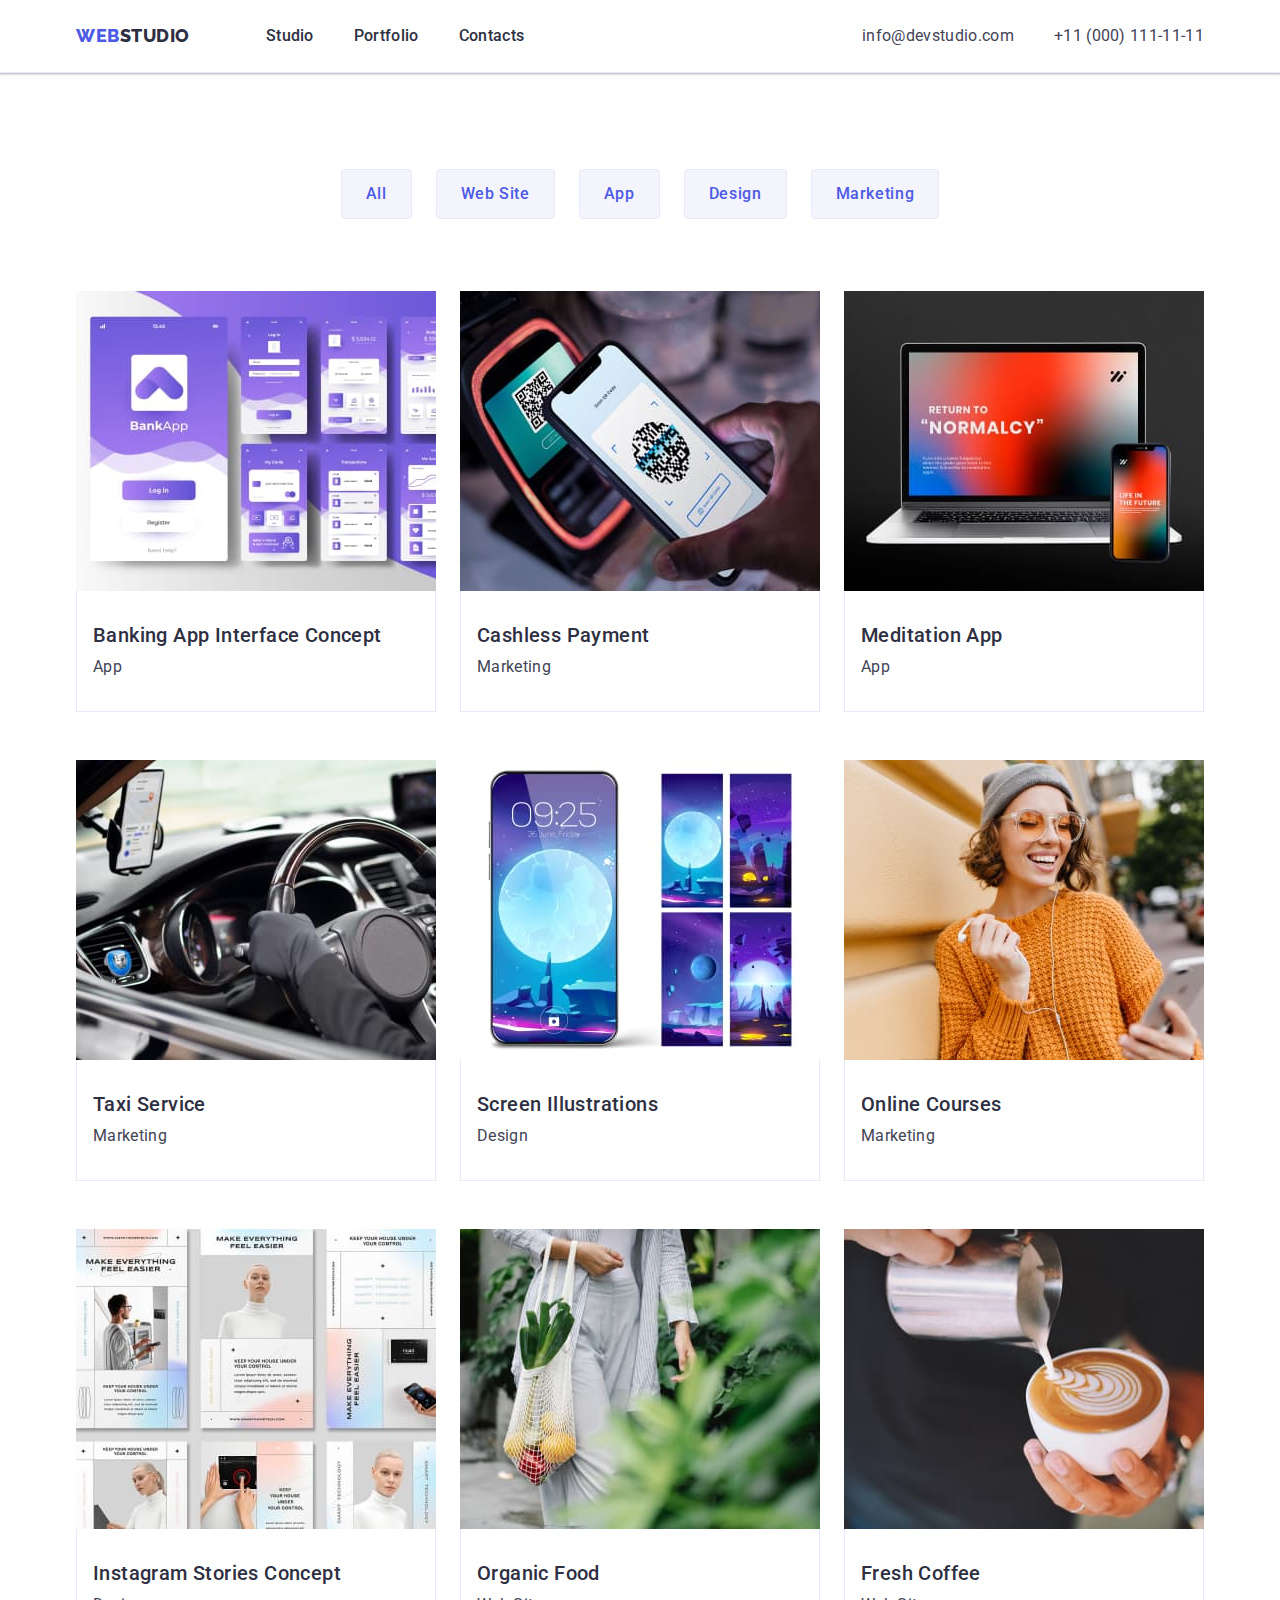
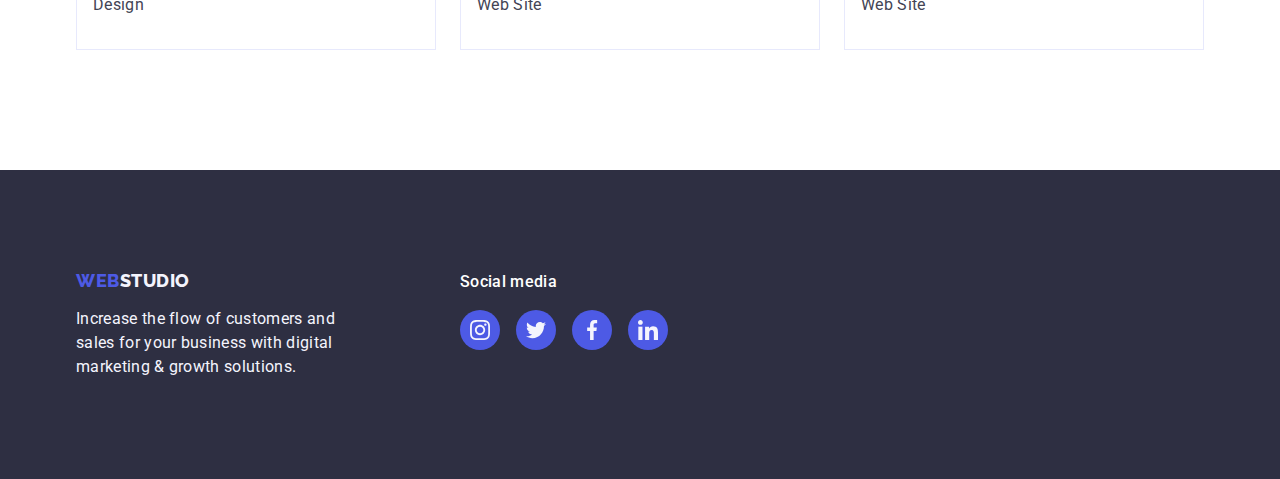
==== portfolio.html @ 55efb6e8 "Initial commit" ====
<!DOCTYPE html>
<html lang="en">
  <head>
    <meta charset="UTF-8" />
    <meta http-equiv="X-UA-Compatible" content="IE=edge" />
    <meta name="viewport" content="width=device-width, initial-scale=1.0" />
    <title>Портфоліо</title>
    <link rel="preconnect" href="https://fonts.googleapis.com" />
    <link rel="preconnect" href="https://fonts.gstatic.com" crossorigin />
    <link
      href="https://fonts.googleapis.com/css2?family=Raleway:wght@800&family=Roboto:wght@400;500;700;900&display=swap"
      rel="stylesheet"
    />
    <link
      rel="stylesheet"
      href="https://cdn.jsdelivr.net/npm/modern-normalize@1.1.0/modern-normalize.min.css"
    />
    <link rel="stylesheet" href="./css/styles.css" />
  </head>
  <body>
    <!-- HEADER -->
    <header class="top-line">
      <div class="container top-line-container">
        <nav class="navigation">
          <a class="link logo-space logo logo-one" href="./index.html"
            >Web<span class="logo logo-two">Studio</span></a
          >
          <ul class="menu list">
            <li class="menu-item">
              <a class="menu-link link" href="./index.html">Studio</a>
            </li>
            <li class="menu-item">
              <a class="menu-link link" href="./portfolio.html">Portfolio</a>
            </li>
            <li class="menu-item">
              <a class="menu-link link" href="">Contacts</a>
            </li>
          </ul>
        </nav>
        <address class="contact">
          <ul class="address-list contact-space">
            <li class="contact-list">
              <a class="contact-item link" href="mailto:info@devstudio.com"
                >info@devstudio.com</a
              >
            </li>
            <li class="contact-list">
              <a class="contact-item link" href="tel:+110001111111"
                >+11 (000) 111-11-11</a
              >
            </li>
          </ul>
        </address>
      </div>
    </header>
    <main>
      <!--BUTTONS-->
      <section class="buttons-imgs">
        <div class="container">
          <h1 class="hidden">Offer</h1>
          <ul class="list btn-list">
            <li>
              <button class="modal-btns text-btns" type="button">All</button>
            </li>
            <li>
              <button class="modal-btns text-btns" type="button">
                Web Site
              </button>
            </li>
            <li>
              <button class="modal-btns text-btns" type="button">App</button>
            </li>
            <li>
              <button class="modal-btns text-btns" type="button">Design</button>
            </li>
            <li>
              <button class="modal-btns text-btns" type="button">
                Marketing
              </button>
            </li>
          </ul>

          <ul class="card-list offer-list">
            <!-- ROW ONE -->
            <li class="project-card">
              <a class="link project-card-link" href=""
                ><img
                  src="./images/row-one/banking-app.jpg"
                  width="360"
                  height="300"
                  alt="Different Interface Concepts"
                />
                <div class="offer-card">
                  <h2 class="name-title">Banking App Interface Concept</h2>
                  <p class="text">App</p>
                </div>
              </a>
            </li>

            <li class="project-card">
              <a class="link project-card-link" href=""
                ><img
                  src="./images/row-one/chashless-payments.jpg"
                  width="360"
                  height="300"
                  alt="Paying by phone"
                />
                <div class="offer-card">
                  <h2 class="name-title">Cashless Payment</h2>
                  <p class="text">Marketing</p>
                </div>
              </a>
            </li>

            <li class="project-card">
              <a class="link project-card-link" href="">
                <img
                  src="./images/row-one/meditation-app.jpg"
                  width="360"
                  height="300"
                  alt="Laptop and phone"
                />
                <div class="offer-card">
                  <h2 class="name-title">Meditation App</h2>
                  <p class="text">App</p>
                </div>
              </a>
            </li>
            <!-- ROW TWO -->

            <li class="project-card">
              <a class="link project-card-link" href="">
                <img
                  src="./images/row-two/taxi-service.jpg"
                  width="360"
                  height="300"
                  alt="Taxi car"
                />
                <div class="offer-card">
                  <h2 class="name-title">Taxi Service</h2>
                  <p class="text">Marketing</p>
                </div></a
              >
            </li>

            <li class="project-card">
              <a class="link project-card-link" href=""
                ><img
                  src="./images/row-two/screen-il.jpg"
                  width="360"
                  height="300"
                  alt="Phone Screen illustrations"
                />
                <div class="offer-card">
                  <h2 class="name-title">Screen Illustrations</h2>
                  <p class="text">Design</p>
                </div></a
              >
            </li>

            <li class="project-card">
              <a class="link project-card-link" href="">
                <img
                  src="./images/row-two/online-courses.jpg"
                  width="360"
                  height="300"
                  alt="Young woman using phone app"
                />
                <div class="offer-card">
                  <h2 class="name-title">Online Courses</h2>
                  <p class="text">Marketing</p>
                </div>
              </a>
            </li>
            <!-- ROW THREE -->
            <li class="project-card">
              <a class="link project-card-link" href=""
                ><img
                  src="./images/row-three/insta-stories.jpg"
                  width="360"
                  height="300"
                  alt="Instagram Stories Concept"
                />
                <div class="offer-card">
                  <h2 class="name-title">Instagram Stories Concept</h2>
                  <p class="text">Design</p>
                </div>
              </a>
            </li>

            <li class="project-card">
              <a class="link project-card-link" href=""
                ><img
                  src="./images/row-three/organic-food.jpg"
                  width="360"
                  height="300"
                  alt="Woman holding organic food in bag"
                />
                <div class="offer-card">
                  <h2 class="name-title">Organic Food</h2>
                  <p class="text">Web Site</p>
                </div>
              </a>
            </li>

            <li class="project-card">
              <a class="link project-card-link" href=""
                ><img
                  src="./images/row-three/fresh-cofee.jpg"
                  width="360"
                  height="300"
                  alt="Capuccino"
                />
                <div class="offer-card">
                  <h2 class="name-title">Fresh Coffee</h2>
                  <p class="text">Web Site</p>
                </div>
              </a>
            </li>
          </ul>
        </div>
      </section>
    </main>
    <!-- FOOTER -->
    <footer class="last-section">
      <div class="container-footer">
        <div class="logo-block">
          <a class="link logo logo-one logo-space-footer" href="./index.html"
            >Web<span class="logo logo-three">Studio</span></a
          >
          <p class="text text-color-white">
            Increase the flow of customers and sales for your business with
            digital marketing & growth solutions.
          </p>
        </div>
        <div class="social-container">
          <p class="social-text">Social media</p>
          <ul class="social-list-footer list">
            <li class="social-list-item-footer">
              <a
                href="https://www.instagram.com/"
                class="social-list-link-footer"
                target="_blank"
                rel="noopener noreferrer"
              >
                <svg class="social-list-icon" width="20" height="20">
                  <use href="./images/icons.svg#icon-instagram"></use>
                </svg>
              </a>
            </li>
            <li class="social-list-item-footer">
              <a
                href="https://twitter.com/"
                class="social-list-link-footer"
                target="_blank"
                rel="noopener noreferrer"
              >
                <svg class="social-list-icon" width="20" height="20">
                  <use href="./images/icons.svg#icon-twitter"></use>
                </svg>
              </a>
            </li>
            <li class="social-list-item-footer">
              <a
                href="https://www.facebook.com/"
                class="social-list-link-footer"
                target="_blank"
                rel="noopener noreferrer"
              >
                <svg class="social-list-icon" width="20" height="20">
                  <use href="./images/icons.svg#icon-facebook"></use>
                </svg>
              </a>
            </li>
            <li class="social-list-item-footer">
              <a
                href="https://www.linkedin.com/"
                class="social-list-link-footer"
                target="_blank"
                rel="noopener noreferrer"
              >
                <svg class="social-list-icon" width="20" height="20">
                  <use href="./images/icons.svg#icon-linkedin"></use>
                </svg>
              </a>
            </li>
          </ul>
        </div>
      </div>
    </footer>
  </body>
</html>
---- css/styles.css ----
:root {
  --main-color: #2e2f42;
  --text-color: #434455;
  --accent-color: #404bbf;
}
h1,
h2,
h3,
h4,
p {
  margin-top: 0;
  margin-bottom: 0;
}
ul,
ol {
  margin-top: 0;
  margin-bottom: 0;
  padding-left: 0;
}
img {
  display: block;
}
.list {
  list-style: none;
}
.link {
  text-decoration: none;
}
button {
  font-family: "Roboto", sans-serif;
  font-weight: 500;
  cursor: pointer;
}
.container {
  width: 1158px;
  margin-left: auto;
  margin-right: auto;
  padding-left: 15px;
  padding-right: 15px;
}

body {
  font-family: "Roboto", sans-serif;
  background-color: #ffffff;
  color: #434455;
}

/*====================== COMPONENTS =========*/
.logo {
  font-family: "Raleway", sans-serif;
  font-weight: 800;
  font-size: 18px;
  line-height: 1.17;
  display: inline-block;
  letter-spacing: 0.03em;
  text-transform: uppercase;
}

.logo-one {
  color: #4d5ae5;
}
.logo-two {
  color: var(--main-color);
}

.logo-three {
  color: #f4f4fd;
}

.logo-space {
  margin-right: 76px;
}

.logo-space-footer {
  margin-bottom: 16px;
}

.section-title {
  font-weight: 700;
  font-size: 36px;
  line-height: 1.11;
  letter-spacing: 0.02em;
  text-align: center;
  text-transform: capitalize;
  color: var(--main-color);
  margin-bottom: 72px;
}
.name-title {
  font-weight: 500;
  font-size: 20px;
  line-height: 1.2;
  letter-spacing: 0.02em;
  color: var(--main-color);
  margin-bottom: 8px;
}
.name-title-center {
  text-align: center;
}
.text {
  font-weight: 400;
  font-size: 16px;
  line-height: 1.5;
  letter-spacing: 0.02em;
  color: var(--text-color);
}
.text-placement-center {
  text-align: center;
}

.hidden {
  display: none;
}
/*====================== /COMPONENTS =========*/

/*====================== HEADER =========*/
.top-line {
  background-color: #ffffff;
  border-bottom: 1px solid #e7e9fc;
  box-shadow: 0px 2px 1px rgba(46, 47, 66, 0.08),
    0px 1px 1px rgba(46, 47, 66, 0.16), 0px 1px 6px rgba(46, 47, 66, 0.08);
}

.top-line-container {
  display: flex;
  align-items: center;
  justify-content: space-between;
  padding-left: 15px;
  padding-right: 15px;
}

.navigation {
  display: flex;
  align-items: center;
}

.menu {
  display: flex;
  align-items: center;
}

.menu-item:not(:last-child) {
  margin-right: 40px;
}

.menu-link {
  font-weight: 500;
  font-size: 16px;
  line-height: 1.5;
  letter-spacing: 0.02em;
  color: var(--main-color);
  padding-top: 24px;
  padding-bottom: 24px;
  display: block;
}
.menu-link:hover,
.menu-link:focus {
  color: var(--accent-color);
}

.contact {
  font-style: normal;
  margin-left: auto;
}

.address-list {
  display: flex;
  list-style: none;
}

.contact-item {
  font-style: normal;
  font-weight: 400;
  font-size: 16px;
  line-height: 1.5;
  letter-spacing: 0.02em;
  color: var(--text-color);
}
.contact-item:hover,
.contact-item:focus {
  color: var(--accent-color);
}

.contact-space {
  gap: 40px;
}

/*====================== /HEADER =========*/

/*====================== HERO =========*/
.title {
  font-weight: 700;
  font-size: 56px;
  line-height: 1.07;
  text-align: center;
  letter-spacing: 0.02em;
  color: #ffffff;
  max-width: 496px;
  margin-bottom: 48px;
  margin-right: auto;
  margin-left: auto;
}

.modal-btn {
  display: block;
  margin-right: auto;
  margin-left: auto;
  font-size: 16px;
  line-height: 1.5;
  letter-spacing: 0.04em;
  color: #ffffff;
  background-color: #4d5ae5;
  border-radius: 4px;
  max-width: 496px;
  min-width: 169px;
  height: 56px;
  border: none;
}

.modal-btn:hover,
.modal-btn:focus {
  background-color: var(--accent-color);
}

.hero {
  background-color: #2e2f42;
  padding-top: 188px;
  padding-bottom: 188px;
  background-image: linear-gradient(
      rgba(46, 47, 66, 0.7),
      rgba(46, 47, 66, 0.7)
    ),
    url(../images/hero/background-hero.jpg);
  background-repeat: no-repeat;
  background-position: center center;
  background-size: cover;
  max-width: 1440px;
  margin-left: auto;
  margin-right: auto;
}

.hero-container {
  display: block;
  align-items: center;
}

/*====================== /HERO =========*/

/*===================== IDEA=============*/

.idea-container {
  align-items: center;
  padding-top: 120px;
  padding-bottom: 120px;
}
.idea-list {
  list-style: none;
  display: flex;
  gap: 24px;
}
.idea-item {
  flex-basis: calc((100% - 72px) / 4);
}

.rectangle {
  width: 264px;
  height: 112px;
  left: 0px;
  top: 0px;
  background: #f4f4fd;
  border-radius: 4px;
  display: flex;
  justify-content: center;
  align-items: center;
  margin-bottom: 8px;
}
/*===================== /IDEA=============*/

/*================ WHAT R WE DOING=======*/

.third-container {
  padding-bottom: 120px;
}
.third-list {
  list-style: none;
  display: flex;
  gap: 24px;
}

.img-list {
  flex-basis: calc((100% - 48px) / 3);
}

/*================ /WHAT R WE DOING=======*/
/*================TEAM=================*/
.team {
  background: #f4f4fd;
  padding-top: 120px;
  padding-bottom: 120px;
}

.card {
  background-color: #ffffff;
  padding-top: 32px;
  padding-bottom: 32px;
  padding-right: 0;
  padding-left: 0;
}

.employees-list {
  display: flex;
  flex-wrap: wrap;
  gap: 24px;
}

.employee-card {
  box-shadow: 0px 1px 6px rgba(46, 47, 66, 0.08),
    0px 1px 1px rgba(46, 47, 66, 0.16), 0px 2px 1px rgba(46, 47, 66, 0.08);
  border-radius: 0px 0px 4px 4px;
}

.employee-card {
  flex-basis: calc((100% - 72px) / 4);
}

.social-list {
  display: flex;
  justify-content: center;
  gap: 24px;
  margin-top: 8px;
}

.social-list-link {
  display: flex;
  justify-content: center;
  align-items: center;
  width: 40px;
  height: 40px;
  border-radius: 50%;
  background-color: #4d5ae5;
}

.social-list-link:hover,
.social-list-link:focus {
  background-color: #404bbf;
}

/*================/TEAM=================*/
/*============== CUSTOMERS=============*/

.customers-container {
  padding-top: 120px;
  padding-bottom: 120px;
}

.customer-title {
  line-height: 1.1;
}

.clients-list {
  width: calc((100% - 120px) / 6);
  height: 88px;
}

.clients-list-cards {
  box-sizing: border-box;
  width: 168px;
  height: 88px;
  border: 1px solid #8e8f99;
  border-radius: 4px;
  display: flex;
  justify-content: center;
  align-items: center;
  width: 100%;
  height: 100%;
  color: #8e8f99;
  cursor: pointer;
}

.clients-list-cards:hover,
.clients-list-cards:focus {
  border-color: #404bbf;
  color: #404bbf;
}

.clients-list-icon {
  fill: currentColor;
}

.clients {
  display: flex;
  justify-content: center;
  gap: 24px;
}

/*============== /CUSTOMERS=============*/

/*===================FOOTER=============*/

.container-footer {
  width: 1158px;
  margin-left: auto;
  margin-right: auto;
  padding-left: 15px;
  padding-right: 15px;
  display: flex;
  align-items: baseline;
}

.last-section {
  background: #2e2f42;
  padding-top: 100px;
  padding-bottom: 100px;
}

.logo-block {
  margin-right: 120px;
}

.social-text {
  font-weight: 500;
  font-size: 16px;
  line-height: 1.5;
  letter-spacing: 0.02em;
  color: #ffffff;
  margin-bottom: 16px;
}

.text-color-white {
  width: 264px;
  color: #f4f4fd;
}

.social-list-icon {
  fill: #f4f4fd;
}

.social-list-footer {
  display: flex;
  gap: 16px;
}

.social-list-link-footer {
  display: flex;
  justify-content: center;
  align-items: center;
  width: 40px;
  height: 40px;
  border-radius: 50%;
  background-color: #4d5ae5;
}
.social-list-link-footer:hover,
.social-list-link-footer:focus {
  background-color: #31d0aa;
}

/*===================FOOTER=================*/
/*=================PORTFOLIO============*/

.buttons-imgs {
  padding-top: 96px;
  padding-bottom: 120px;
}

.modal-btns {
  background: #f4f4fd;
  border: 1px solid #e7e9fc;
  border-radius: 4px;
  padding-left: 24px;
  padding-right: 24px;
  padding-top: 12px;
  padding-bottom: 12px;
}
.modal-btns:hover,
.modal-btns:focus {
  background: #404bbf;
  box-shadow: 0px 3px 1px rgba(0, 0, 0, 0.1), 0px 2px 1px rgba(0, 0, 0, 0.08),
    0px 2px 2px rgba(0, 0, 0, 0.12);
  border-radius: 4px;
}

.text-btns {
  display: flex;
  justify-content: center;
  white-space: nowrap;
  font-weight: 500;
  font-size: 16px;
  line-height: 1.5;
  letter-spacing: 0.04em;
  color: #4d5ae5;
}
.text-btns:hover,
.text-btns:focus {
  color: #ffffff;
  border: 1px solid transparent;
}

.btn-list {
  display: flex;
  margin-bottom: 72px;
  justify-content: center;
  gap: 24px;
}

.card-list {
  list-style: none;
  display: flex;
}

.offer-list {
  flex-wrap: wrap;
}
.project-card {
  flex-basis: calc((100% - 48px) / 3);
}
.project-card:not(:nth-child(3n)) {
  margin-right: 24px;
}
.project-card:not(:nth-last-child(-n + 3)) {
  margin-bottom: 48px;
}

.offer-card {
  background: #ffffff;
  border: 1px solid #e7e9fc;
  border-top: none;
  padding-bottom: 32px;
  padding-top: 32px;
  padding-right: 16px;
  padding-left: 16px;
}
.project-card-link {
  display: block;
}

.project-card-link:focus,
.project-card-link:hover {
  box-shadow: 0px 1px 6px rgba(46, 47, 66, 0.08),
    0px 1px 1px rgba(46, 47, 66, 0.16), 0px 2px 1px rgba(46, 47, 66, 0.08);
}
box-shadow: 0px 1px 6px rgba(46, 47, 66, 0.08),
  0px 1px 1px rgba(46, 47, 66, 0.16), 0px 2px 1px rgba(46, 47, 66, 0.08);
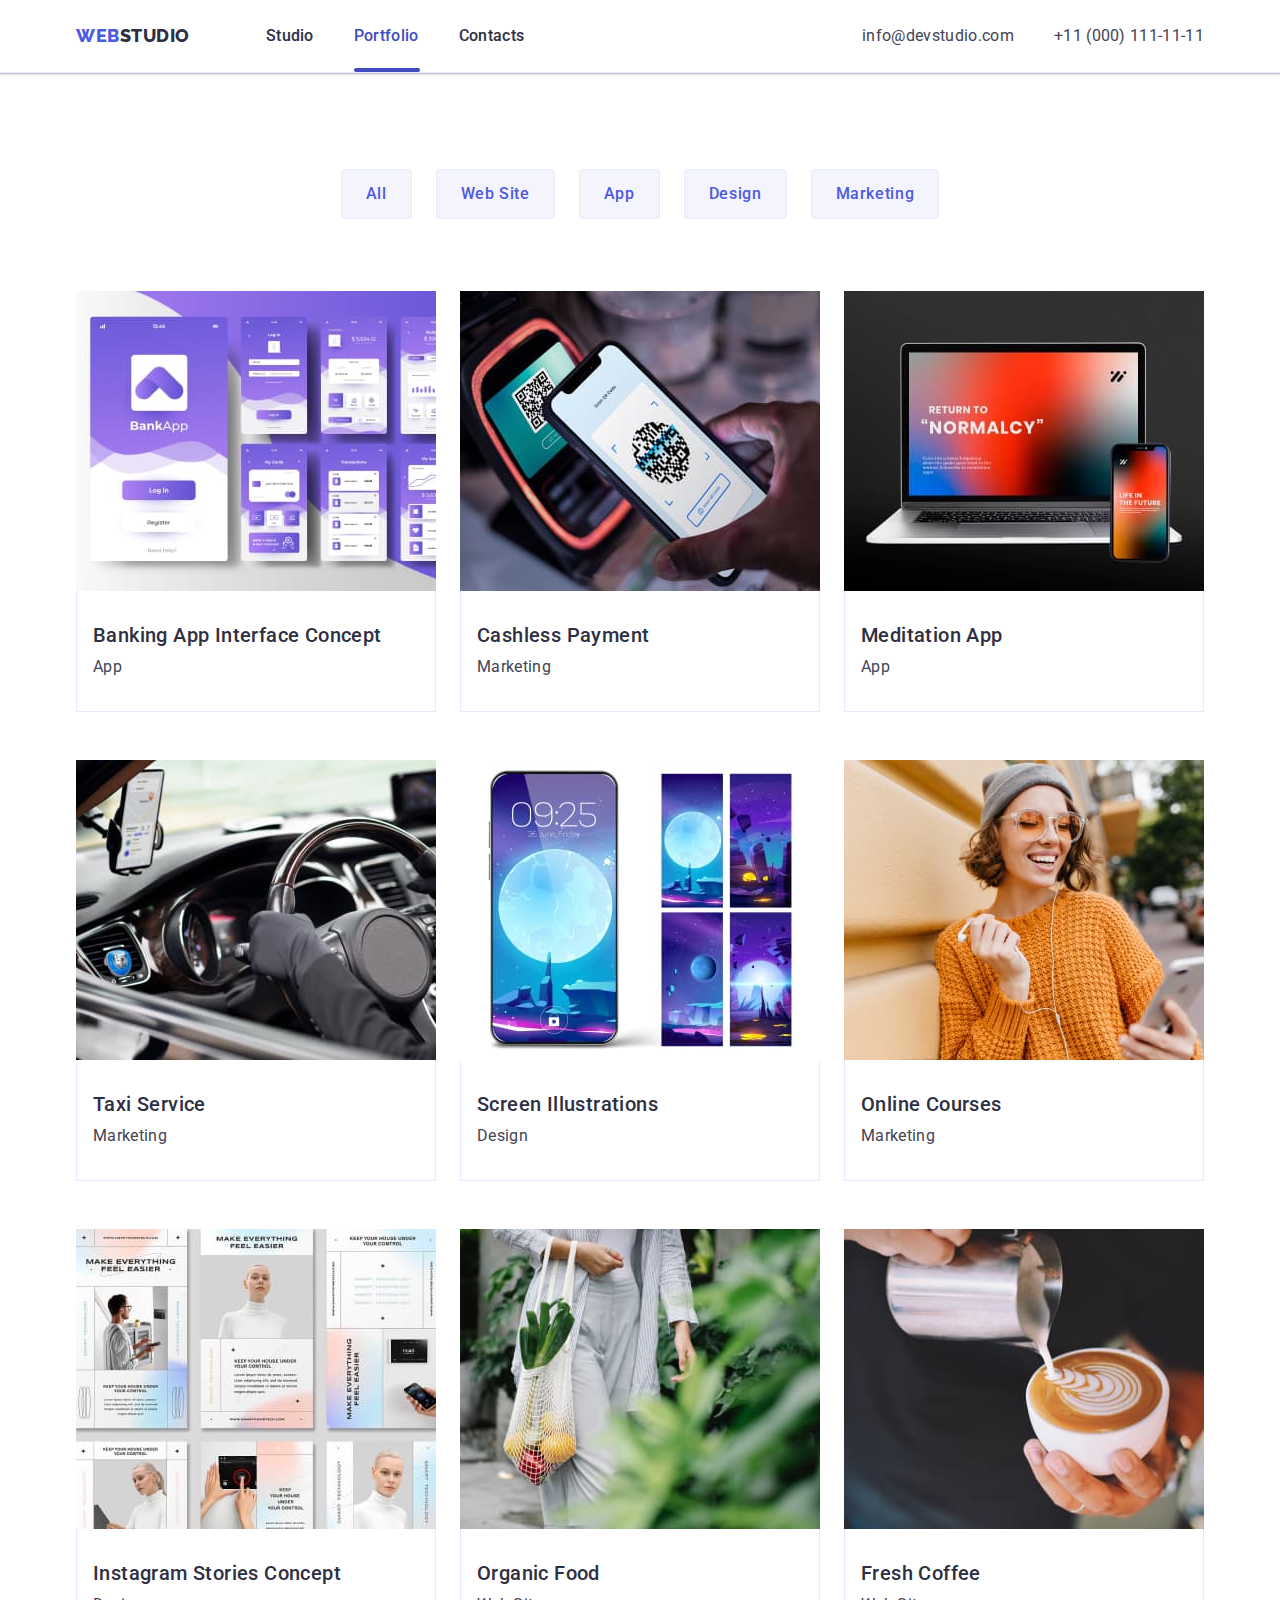
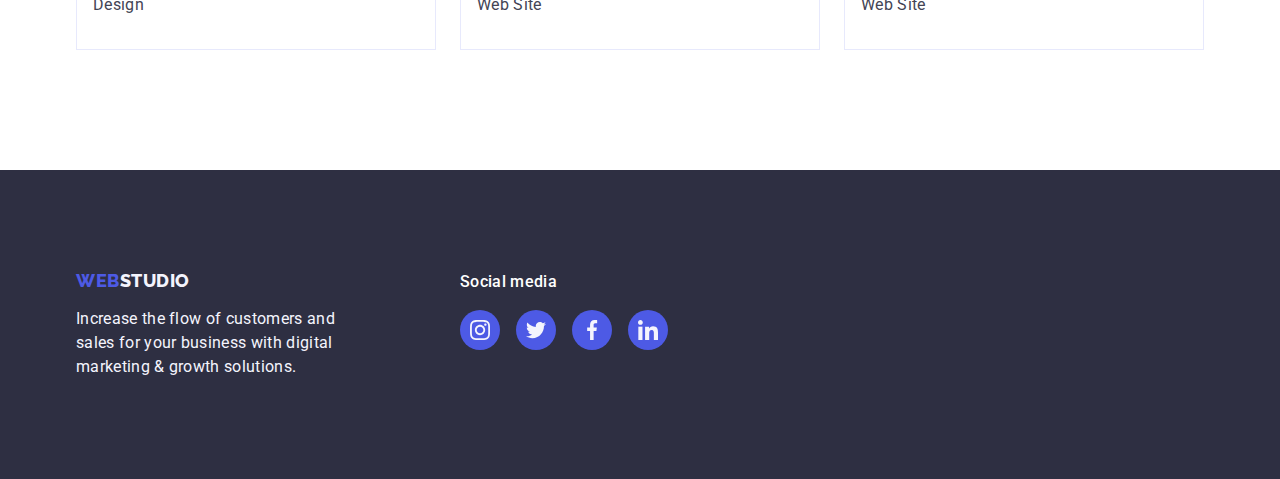
==== commit 7ae7863f: "FirstCommit" ====
--- a/portfolio.html
+++ b/portfolio.html
@@ -30,7 +30,11 @@
               <a class="menu-link link" href="./index.html">Studio</a>
             </li>
             <li class="menu-item">
-              <a class="menu-link link" href="./portfolio.html">Portfolio</a>
+              <a
+                class="menu-link-active-portfolio link active-portfolio"
+                href="./portfolio.html"
+                >Portfolio</a
+              >
             </li>
             <li class="menu-item">
               <a class="menu-link link" href="">Contacts</a>
@@ -83,13 +87,20 @@
           <ul class="card-list offer-list">
             <!-- ROW ONE -->
             <li class="project-card">
-              <a class="link project-card-link" href=""
-                ><img
-                  src="./images/row-one/banking-app.jpg"
-                  width="360"
-                  height="300"
-                  alt="Different Interface Concepts"
-                />
+              <a class="link project-card-link" href="">
+                <div class="offer-card-wrapper">
+                  <img
+                    src="./images/row-one/banking-app.jpg"
+                    width="360"
+                    height="300"
+                    alt="Different Interface Concepts"
+                  />
+                  <p class="overlay">
+                    14 Stylish and User-Friendly App Design Concepts · Task
+                    Manager App · Calorie Tracker App · Exotic Fruit Ecommerce
+                    App · Cloud Storage App
+                  </p>
+                </div>
                 <div class="offer-card">
                   <h2 class="name-title">Banking App Interface Concept</h2>
                   <p class="text">App</p>
@@ -98,13 +109,20 @@
             </li>
 
             <li class="project-card">
-              <a class="link project-card-link" href=""
-                ><img
-                  src="./images/row-one/chashless-payments.jpg"
-                  width="360"
-                  height="300"
-                  alt="Paying by phone"
-                />
+              <a class="link project-card-link" href="">
+                <div class="offer-card-wrapper">
+                  <img
+                    src="./images/row-one/chashless-payments.jpg"
+                    width="360"
+                    height="300"
+                    alt="Paying by phone"
+                  />
+                  <p class="overlay">
+                    14 Stylish and User-Friendly App Design Concepts · Task
+                    Manager App · Calorie Tracker App · Exotic Fruit Ecommerce
+                    App · Cloud Storage App
+                  </p>
+                </div>
                 <div class="offer-card">
                   <h2 class="name-title">Cashless Payment</h2>
                   <p class="text">Marketing</p>
@@ -114,12 +132,19 @@
 
             <li class="project-card">
               <a class="link project-card-link" href="">
-                <img
-                  src="./images/row-one/meditation-app.jpg"
-                  width="360"
-                  height="300"
-                  alt="Laptop and phone"
-                />
+                <div class="offer-card-wrapper">
+                  <img
+                    src="./images/row-one/meditation-app.jpg"
+                    width="360"
+                    height="300"
+                    alt="Laptop and phone"
+                  />
+                  <p class="overlay">
+                    14 Stylish and User-Friendly App Design Concepts · Task
+                    Manager App · Calorie Tracker App · Exotic Fruit Ecommerce
+                    App · Cloud Storage App
+                  </p>
+                </div>
                 <div class="offer-card">
                   <h2 class="name-title">Meditation App</h2>
                   <p class="text">App</p>
@@ -130,12 +155,19 @@
 
             <li class="project-card">
               <a class="link project-card-link" href="">
-                <img
-                  src="./images/row-two/taxi-service.jpg"
-                  width="360"
-                  height="300"
-                  alt="Taxi car"
-                />
+                <div class="offer-card-wrapper">
+                  <img
+                    src="./images/row-two/taxi-service.jpg"
+                    width="360"
+                    height="300"
+                    alt="Taxi car"
+                  />
+                  <p class="overlay">
+                    14 Stylish and User-Friendly App Design Concepts · Task
+                    Manager App · Calorie Tracker App · Exotic Fruit Ecommerce
+                    App · Cloud Storage App
+                  </p>
+                </div>
                 <div class="offer-card">
                   <h2 class="name-title">Taxi Service</h2>
                   <p class="text">Marketing</p>
@@ -144,13 +176,20 @@
             </li>
 
             <li class="project-card">
-              <a class="link project-card-link" href=""
-                ><img
-                  src="./images/row-two/screen-il.jpg"
-                  width="360"
-                  height="300"
-                  alt="Phone Screen illustrations"
-                />
+              <a class="link project-card-link" href="">
+                <div class="offer-card-wrapper">
+                  <img
+                    src="./images/row-two/screen-il.jpg"
+                    width="360"
+                    height="300"
+                    alt="Phone Screen illustrations"
+                  />
+                  <p class="overlay">
+                    14 Stylish and User-Friendly App Design Concepts · Task
+                    Manager App · Calorie Tracker App · Exotic Fruit Ecommerce
+                    App · Cloud Storage App
+                  </p>
+                </div>
                 <div class="offer-card">
                   <h2 class="name-title">Screen Illustrations</h2>
                   <p class="text">Design</p>
@@ -160,12 +199,19 @@
 
             <li class="project-card">
               <a class="link project-card-link" href="">
-                <img
-                  src="./images/row-two/online-courses.jpg"
-                  width="360"
-                  height="300"
-                  alt="Young woman using phone app"
-                />
+                <div class="offer-card-wrapper">
+                  <img
+                    src="./images/row-two/online-courses.jpg"
+                    width="360"
+                    height="300"
+                    alt="Young woman using phone app"
+                  />
+                  <p class="overlay">
+                    14 Stylish and User-Friendly App Design Concepts · Task
+                    Manager App · Calorie Tracker App · Exotic Fruit Ecommerce
+                    App · Cloud Storage App
+                  </p>
+                </div>
                 <div class="offer-card">
                   <h2 class="name-title">Online Courses</h2>
                   <p class="text">Marketing</p>
@@ -174,13 +220,20 @@
             </li>
             <!-- ROW THREE -->
             <li class="project-card">
-              <a class="link project-card-link" href=""
-                ><img
-                  src="./images/row-three/insta-stories.jpg"
-                  width="360"
-                  height="300"
-                  alt="Instagram Stories Concept"
-                />
+              <a class="link project-card-link" href="">
+                <div class="offer-card-wrapper">
+                  <img
+                    src="./images/row-three/insta-stories.jpg"
+                    width="360"
+                    height="300"
+                    alt="Instagram Stories Concept"
+                  />
+                  <p class="overlay">
+                    14 Stylish and User-Friendly App Design Concepts · Task
+                    Manager App · Calorie Tracker App · Exotic Fruit Ecommerce
+                    App · Cloud Storage App
+                  </p>
+                </div>
                 <div class="offer-card">
                   <h2 class="name-title">Instagram Stories Concept</h2>
                   <p class="text">Design</p>
@@ -189,13 +242,20 @@
             </li>
 
             <li class="project-card">
-              <a class="link project-card-link" href=""
-                ><img
-                  src="./images/row-three/organic-food.jpg"
-                  width="360"
-                  height="300"
-                  alt="Woman holding organic food in bag"
-                />
+              <a class="link project-card-link" href="">
+                <div class="offer-card-wrapper">
+                  <img
+                    src="./images/row-three/organic-food.jpg"
+                    width="360"
+                    height="300"
+                    alt="Woman holding organic food in bag"
+                  />
+                  <p class="overlay">
+                    14 Stylish and User-Friendly App Design Concepts · Task
+                    Manager App · Calorie Tracker App · Exotic Fruit Ecommerce
+                    App · Cloud Storage App
+                  </p>
+                </div>
                 <div class="offer-card">
                   <h2 class="name-title">Organic Food</h2>
                   <p class="text">Web Site</p>
@@ -204,13 +264,20 @@
             </li>
 
             <li class="project-card">
-              <a class="link project-card-link" href=""
-                ><img
-                  src="./images/row-three/fresh-cofee.jpg"
-                  width="360"
-                  height="300"
-                  alt="Capuccino"
-                />
+              <a class="link project-card-link" href="">
+                <div class="offer-card-wrapper">
+                  <img
+                    src="./images/row-three/fresh-cofee.jpg"
+                    width="360"
+                    height="300"
+                    alt="Capuccino"
+                  />
+                  <p class="overlay">
+                    14 Stylish and User-Friendly App Design Concepts · Task
+                    Manager App · Calorie Tracker App · Exotic Fruit Ecommerce
+                    App · Cloud Storage App
+                  </p>
+                </div>
                 <div class="offer-card">
                   <h2 class="name-title">Fresh Coffee</h2>
                   <p class="text">Web Site</p>
--- a/css/styles.css
+++ b/css/styles.css
@@ -151,12 +151,67 @@
   padding-top: 24px;
   padding-bottom: 24px;
   display: block;
-}
+  position: relative;
+  transition: 250ms cubic-bezier(0.4, 0, 0.2, 1);
+}
+
+.menu-link-active-portfolio {
+  font-weight: 500;
+  font-size: 16px;
+  line-height: 1.5;
+  letter-spacing: 0.02em;
+  color: #404bbf;
+  padding-top: 24px;
+  padding-bottom: 24px;
+  display: block;
+  position: relative;
+  transition: 250ms cubic-bezier(0.4, 0, 0.2, 1);
+}
+
+.menu-link-active-studio {
+  font-weight: 500;
+  font-size: 16px;
+  line-height: 1.5;
+  letter-spacing: 0.02em;
+  color: #404bbf;
+  padding-top: 24px;
+  padding-bottom: 24px;
+  display: block;
+  position: relative;
+  transition: 250ms cubic-bezier(0.4, 0, 0.2, 1);
+}
+
 .menu-link:hover,
 .menu-link:focus {
   color: var(--accent-color);
 }
 
+.active-studio::after {
+  content: "";
+  position: absolute;
+  width: 48px;
+  height: 4px;
+  left: 0px;
+  top: 44px;
+  background: #404bbf;
+  border-radius: 2px;
+  margin-top: 24px;
+  color: #404bbf;
+}
+
+.active-portfolio::after {
+  content: "";
+  position: absolute;
+  width: 66px;
+  height: 4px;
+  left: 0px;
+  top: 44px;
+  background-color: #404bbf;
+  border-radius: 2px;
+  margin-top: 24px;
+  color: #404bbf;
+}
+
 .contact {
   font-style: normal;
   margin-left: auto;
@@ -174,6 +229,7 @@
   line-height: 1.5;
   letter-spacing: 0.02em;
   color: var(--text-color);
+  transition: 250ms cubic-bezier(0.4, 0, 0.2, 1);
 }
 .contact-item:hover,
 .contact-item:focus {
@@ -214,6 +270,7 @@
   min-width: 169px;
   height: 56px;
   border: none;
+  transition: 250ms cubic-bezier(0.4, 0, 0.2, 1);
 }
 
 .modal-btn:hover,
@@ -337,6 +394,7 @@
   height: 40px;
   border-radius: 50%;
   background-color: #4d5ae5;
+  transition: 250ms cubic-bezier(0.4, 0, 0.2, 1);
 }
 
 .social-list-link:hover,
@@ -374,6 +432,7 @@
   height: 100%;
   color: #8e8f99;
   cursor: pointer;
+  transition: 250ms cubic-bezier(0.4, 0, 0.2, 1);
 }
 
 .clients-list-cards:hover,
@@ -447,6 +506,7 @@
   height: 40px;
   border-radius: 50%;
   background-color: #4d5ae5;
+  transition: 250ms cubic-bezier(0.4, 0, 0.2, 1);
 }
 .social-list-link-footer:hover,
 .social-list-link-footer:focus {
@@ -469,6 +529,7 @@
   padding-right: 24px;
   padding-top: 12px;
   padding-bottom: 12px;
+  transition: 250ms cubic-bezier(0.4, 0, 0.2, 1);
 }
 .modal-btns:hover,
 .modal-btns:focus {
@@ -509,6 +570,7 @@
 .offer-list {
   flex-wrap: wrap;
 }
+
 .project-card {
   flex-basis: calc((100% - 48px) / 3);
 }
@@ -530,6 +592,7 @@
 }
 .project-card-link {
   display: block;
+  transition: 250ms cubic-bezier(0.4, 0, 0.2, 1);
 }
 
 .project-card-link:focus,
@@ -537,5 +600,36 @@
   box-shadow: 0px 1px 6px rgba(46, 47, 66, 0.08),
     0px 1px 1px rgba(46, 47, 66, 0.16), 0px 2px 1px rgba(46, 47, 66, 0.08);
 }
-box-shadow: 0px 1px 6px rgba(46, 47, 66, 0.08),
-  0px 1px 1px rgba(46, 47, 66, 0.16), 0px 2px 1px rgba(46, 47, 66, 0.08);
+
+/*============= PORTFOLIO OVERLAY=========*/
+
+.offer-card-wrapper {
+  position: relative;
+  overflow: hidden;
+}
+
+.overlay {
+  position: absolute;
+  top: 0;
+  left: 0;
+  width: 100%;
+  height: 100%;
+  overflow: auto;
+  transform: translate(0, 100%);
+  transition: transform 250ms cubic-bezier(0.4, 0, 0.2, 1);
+
+  font-weight: 400;
+  font-size: 16px;
+  line-height: 1.5;
+  letter-spacing: 0.02em;
+  color: #f4f4fd;
+  background-color: #4d5ae5;
+  padding: 40px 32px;
+}
+
+.project-card-link:hover .overlay,
+.project-card-link:focus .overlay {
+  transform: translate(0, 0);
+}
+
+/*============= /PORTFOLIO OVERLAY=========*/
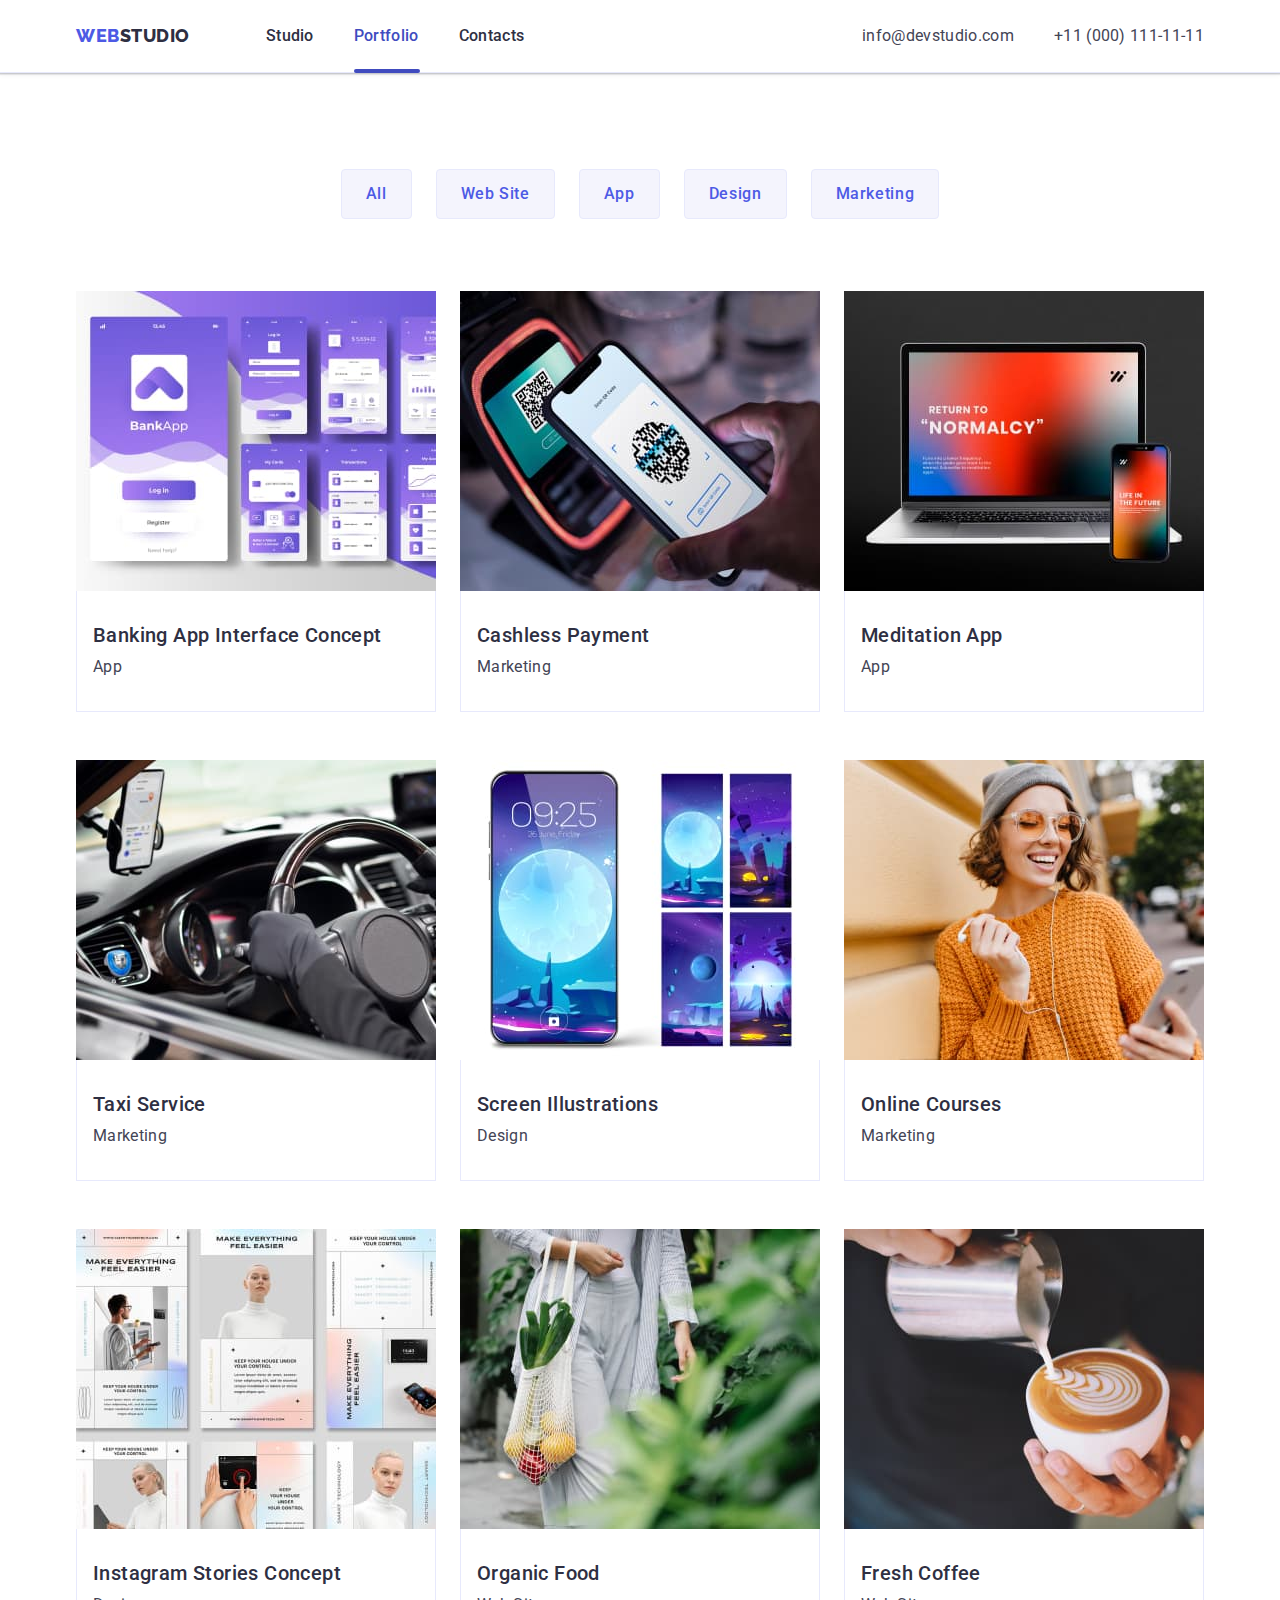
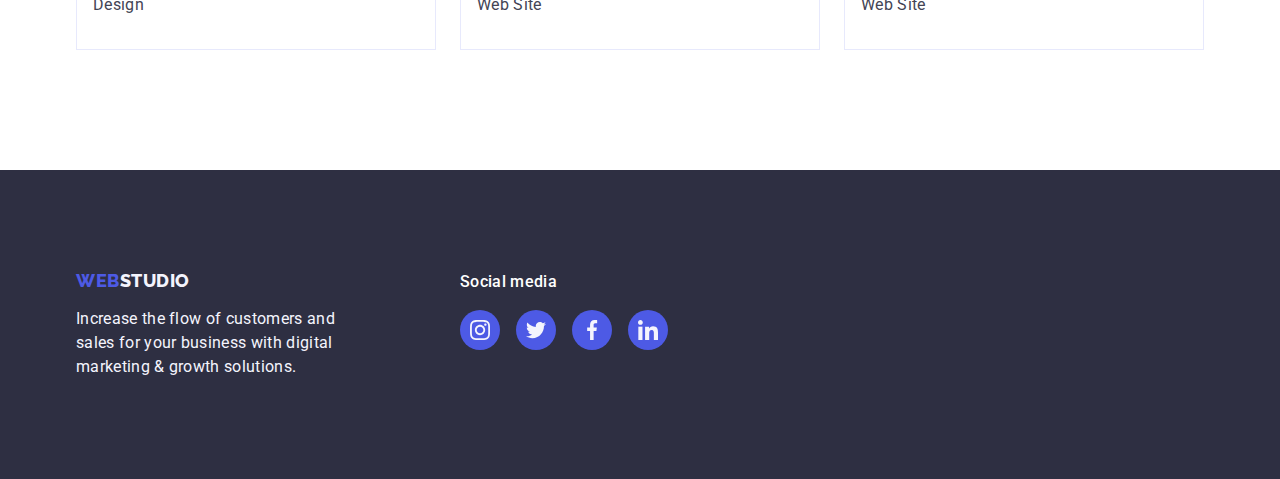
==== commit 72f43113: "NextCoommit" ====
--- a/portfolio.html
+++ b/portfolio.html
@@ -64,23 +64,19 @@
           <h1 class="hidden">Offer</h1>
           <ul class="list btn-list">
             <li>
-              <button class="modal-btns text-btns" type="button">All</button>
-            </li>
-            <li>
-              <button class="modal-btns text-btns" type="button">
-                Web Site
-              </button>
-            </li>
-            <li>
-              <button class="modal-btns text-btns" type="button">App</button>
-            </li>
-            <li>
-              <button class="modal-btns text-btns" type="button">Design</button>
-            </li>
-            <li>
-              <button class="modal-btns text-btns" type="button">
-                Marketing
-              </button>
+              <button class="modal-btns" type="button">All</button>
+            </li>
+            <li>
+              <button class="modal-btns" type="button">Web Site</button>
+            </li>
+            <li>
+              <button class="modal-btns" type="button">App</button>
+            </li>
+            <li>
+              <button class="modal-btns" type="button">Design</button>
+            </li>
+            <li>
+              <button class="modal-btns" type="button">Marketing</button>
             </li>
           </ul>
 
--- a/css/styles.css
+++ b/css/styles.css
@@ -152,7 +152,7 @@
   padding-bottom: 24px;
   display: block;
   position: relative;
-  transition: 250ms cubic-bezier(0.4, 0, 0.2, 1);
+  transition: color 250ms cubic-bezier(0.4, 0, 0.2, 1);
 }
 
 .menu-link-active-portfolio {
@@ -165,7 +165,6 @@
   padding-bottom: 24px;
   display: block;
   position: relative;
-  transition: 250ms cubic-bezier(0.4, 0, 0.2, 1);
 }
 
 .menu-link-active-studio {
@@ -178,7 +177,6 @@
   padding-bottom: 24px;
   display: block;
   position: relative;
-  transition: 250ms cubic-bezier(0.4, 0, 0.2, 1);
 }
 
 .menu-link:hover,
@@ -192,7 +190,7 @@
   width: 48px;
   height: 4px;
   left: 0px;
-  top: 44px;
+  bottom: -1px;
   background: #404bbf;
   border-radius: 2px;
   margin-top: 24px;
@@ -205,7 +203,7 @@
   width: 66px;
   height: 4px;
   left: 0px;
-  top: 44px;
+  bottom: -1px;
   background-color: #404bbf;
   border-radius: 2px;
   margin-top: 24px;
@@ -216,7 +214,6 @@
   font-style: normal;
   margin-left: auto;
 }
-
 .address-list {
   display: flex;
   list-style: none;
@@ -228,8 +225,8 @@
   font-size: 16px;
   line-height: 1.5;
   letter-spacing: 0.02em;
-  color: var(--text-color);
-  transition: 250ms cubic-bezier(0.4, 0, 0.2, 1);
+  color: #434455;
+  transition: color 250ms cubic-bezier(0.4, 0, 0.2, 1);
 }
 .contact-item:hover,
 .contact-item:focus {
@@ -270,7 +267,7 @@
   min-width: 169px;
   height: 56px;
   border: none;
-  transition: 250ms cubic-bezier(0.4, 0, 0.2, 1);
+  transition: background-color 250ms cubic-bezier(0.4, 0, 0.2, 1);
 }
 
 .modal-btn:hover,
@@ -394,7 +391,7 @@
   height: 40px;
   border-radius: 50%;
   background-color: #4d5ae5;
-  transition: 250ms cubic-bezier(0.4, 0, 0.2, 1);
+  transition: background-color 250ms cubic-bezier(0.4, 0, 0.2, 1);
 }
 
 .social-list-link:hover,
@@ -432,7 +429,8 @@
   height: 100%;
   color: #8e8f99;
   cursor: pointer;
-  transition: 250ms cubic-bezier(0.4, 0, 0.2, 1);
+  transition: border-color 250ms cubic-bezier(0.4, 0, 0.2, 1),
+    color 250ms cubic-bezier(0.4, 0, 0.2, 1);
 }
 
 .clients-list-cards:hover,
@@ -506,7 +504,7 @@
   height: 40px;
   border-radius: 50%;
   background-color: #4d5ae5;
-  transition: 250ms cubic-bezier(0.4, 0, 0.2, 1);
+  transition: background-color 250ms cubic-bezier(0.4, 0, 0.2, 1);
 }
 .social-list-link-footer:hover,
 .social-list-link-footer:focus {
@@ -529,30 +527,25 @@
   padding-right: 24px;
   padding-top: 12px;
   padding-bottom: 12px;
-  transition: 250ms cubic-bezier(0.4, 0, 0.2, 1);
-}
+  display: flex;
+  justify-content: center;
+  white-space: nowrap;
+  font-weight: 500;
+  font-size: 16px;
+  line-height: 1.5;
+  letter-spacing: 0.04em;
+  color: #4d5ae5;
+  transition: background-color 250ms cubic-bezier(0.4, 0, 0.2, 1),
+    box-shadow 250ms cubic-bezier(0.4, 0, 0.2, 1),
+    color 250ms cubic-bezier(0.4, 0, 0.2, 1);
+}
+
 .modal-btns:hover,
 .modal-btns:focus {
-  background: #404bbf;
+  background-color: #404bbf;
   box-shadow: 0px 3px 1px rgba(0, 0, 0, 0.1), 0px 2px 1px rgba(0, 0, 0, 0.08),
     0px 2px 2px rgba(0, 0, 0, 0.12);
-  border-radius: 4px;
-}
-
-.text-btns {
-  display: flex;
-  justify-content: center;
-  white-space: nowrap;
-  font-weight: 500;
-  font-size: 16px;
-  line-height: 1.5;
-  letter-spacing: 0.04em;
-  color: #4d5ae5;
-}
-.text-btns:hover,
-.text-btns:focus {
   color: #ffffff;
-  border: 1px solid transparent;
 }
 
 .btn-list {
@@ -592,7 +585,7 @@
 }
 .project-card-link {
   display: block;
-  transition: 250ms cubic-bezier(0.4, 0, 0.2, 1);
+  transition: box-shadow 250ms cubic-bezier(0.4, 0, 0.2, 1);
 }
 
 .project-card-link:focus,
@@ -633,3 +626,71 @@
 }
 
 /*============= /PORTFOLIO OVERLAY=========*/
+
+/*================MODAL=========*/
+
+.backdrop {
+  position: fixed;
+  top: 0;
+  left: 0;
+  z-index: 100;
+  width: 100%;
+  height: 100%;
+  background-color: rgba(46, 47, 66, 0.4);
+  transition: opacity 250ms cubic-bezier(0.4, 0, 0.2, 1),
+    visibility 250ms cubic-bezier(0.4, 0, 0.2, 1),
+    pointer-events 250ms cubic-bezier(0.4, 0, 0.2, 1);
+}
+
+.backdrop.is-hidden {
+  opacity: 0;
+  visibility: hidden;
+  pointer-events: none;
+}
+
+.modal-window {
+  position: absolute;
+  top: 50%;
+  left: 50%;
+  transform: translate(-50%, -50%);
+
+  width: 408px;
+  height: 584px;
+  background: #fcfcfc;
+  box-shadow: 0px 1px 1px rgba(0, 0, 0, 0.14), 0px 1px 3px rgba(0, 0, 0, 0.12),
+    0px 2px 1px rgba(0, 0, 0, 0.2);
+  border-radius: 4px;
+}
+
+.modal-close-btn {
+  position: absolute;
+  right: 24px;
+  top: 24px;
+  display: flex;
+  align-items: center;
+  justify-content: center;
+  background-color: #e7e9fc;
+  padding: 0;
+  border: 1px solid rgba(0, 0, 0, 0.1);
+  width: 24px;
+  height: 24px;
+  border-radius: 50%;
+  transition: background-color 250ms cubic-bezier(0.4, 0, 0.2, 1);
+}
+
+.modal-close-icon {
+  fill: #2e2f42;
+  transition: fill 250ms cubic-bezier(0.4, 0, 0.2, 1);
+}
+
+.modal-close-btn:hover,
+.modal-close-btn:focus {
+  background-color: #404bbf;
+}
+
+.modal-close-btn:hover .modal-close-icon,
+.modal-close-btn:focus .modal-close-icon {
+  fill: #ffffff;
+}
+
+/*================/MODAL=========*/
